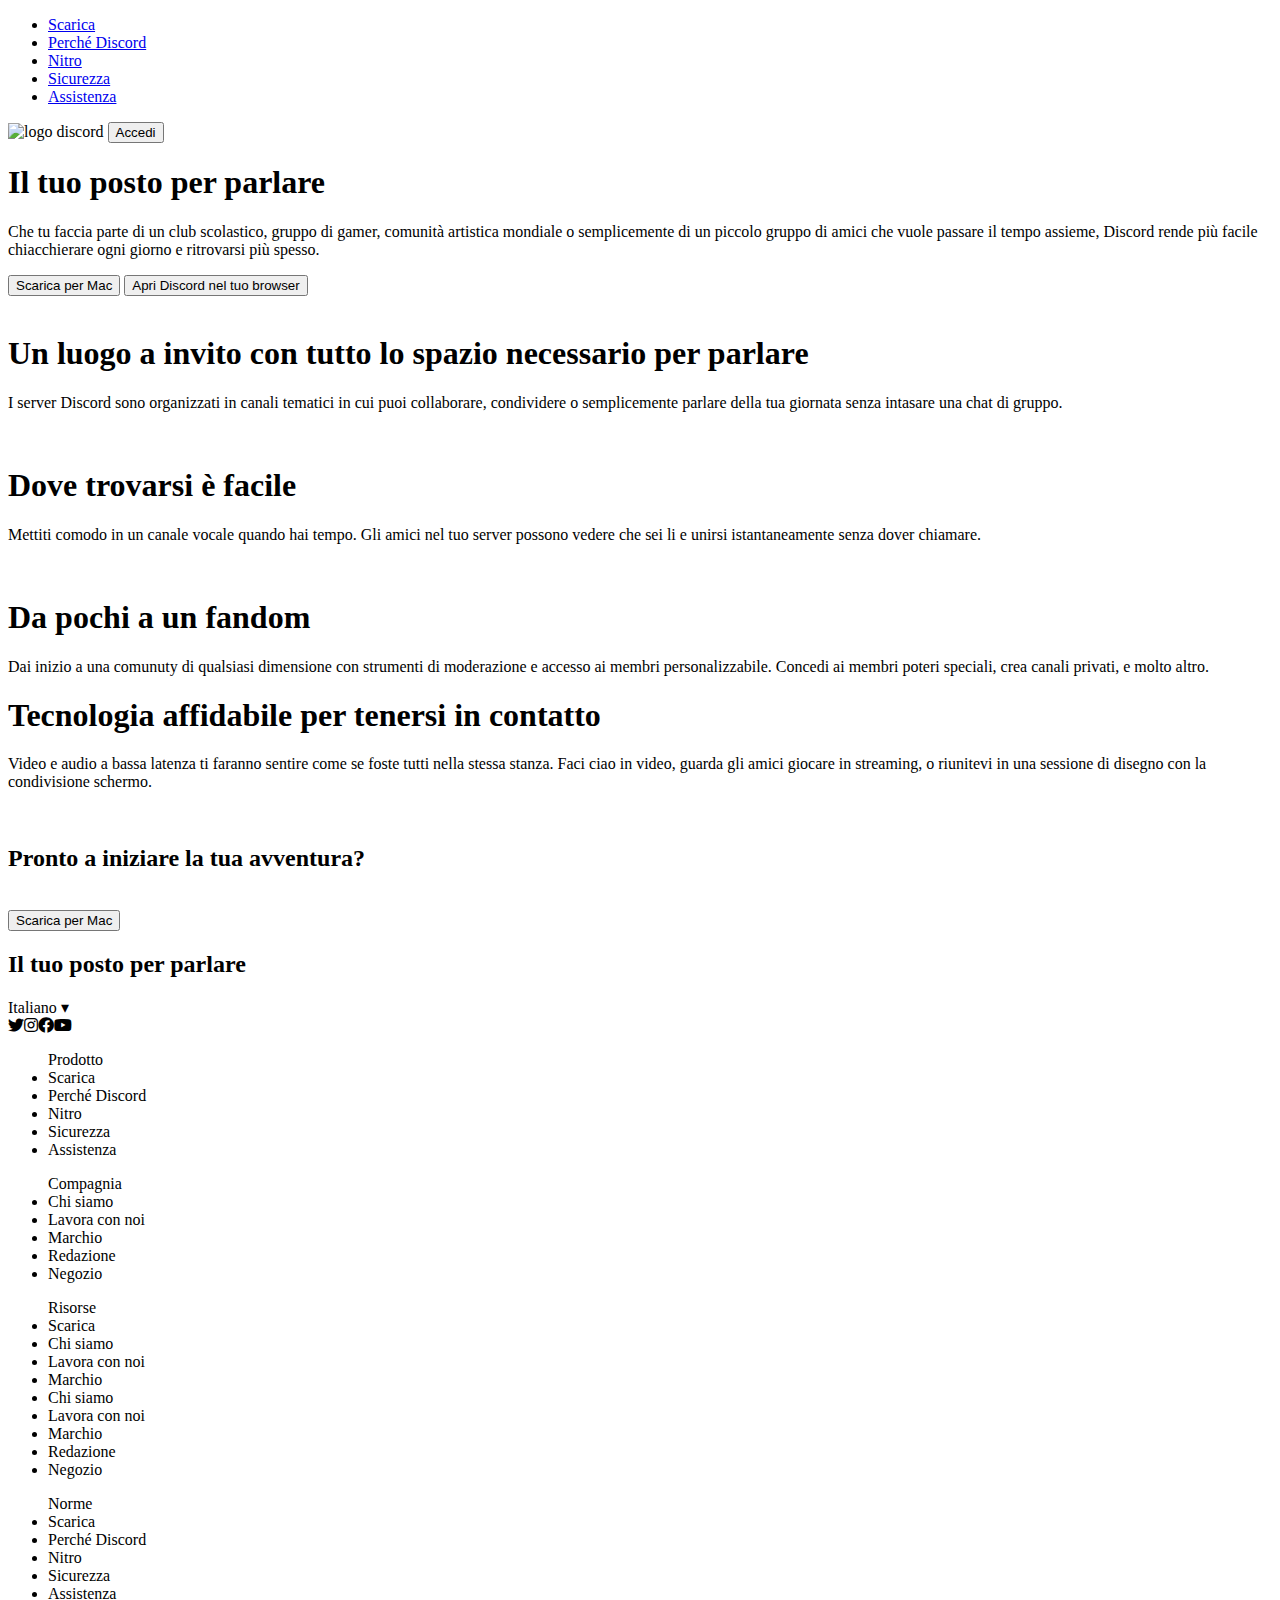
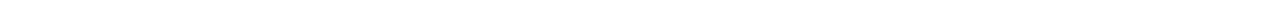
==== bonus/index.html @ 12a53c4b "end" ====
<!DOCTYPE html>
<html lang="it">
<head>
    <meta charset="UTF-8">
    <meta http-equiv="X-UA-Compatible" content="IE=edge">
    <meta name="viewport" content="width=device-width, initial-scale=1.0">
    <title>Discord</title>
    <link rel="stylesheet" href="https://cdnjs.cloudflare.com/ajax/libs/font-awesome/5.15.4/css/all.min.css" integrity="sha512-1ycn6IcaQQ40/MKBW2W4Rhis/DbILU74C1vSrLJxCq57o941Ym01SwNsOMqvEBFlcgUa6xLiPY/NS5R+E6ztJQ==" crossorigin="anonymous" referrerpolicy="no-referrer" />

    <link rel="stylesheet" href="css/style.css">
</head>
<body>
    <header>
        <nav>
            <div class="menu">
                <ul>
                    <li><a href="#!">Scarica</a></li>
                    <li><a href="#!">Perché Discord</a></li>
                    <li><a href="#!">Nitro</a></li>
                    <li><a href="#!">Sicurezza</a></li>
                    <li><a href="#!">Assistenza</a></li>
                </ul>
            </div>
            <img src="img/logo.svg" alt="logo discord">
            <button>Accedi</button>
        </nav>
        
    </header>
<!-- sezione superiore -->
    <div class="background">
        <section class="centered section">
            <h1 class="title page">Il tuo posto per parlare</h1>
            <p class="text subtitle">
                Che tu faccia parte di un club scolastico, gruppo di gamer, comunità artistica mondiale o semplicemente di un piccolo gruppo di amici che vuole passare il tempo assieme, Discord rende più facile chiacchierare ogni giorno e ritrovarsi più spesso.
            </p>
            <button class="white button">Scarica per Mac</button>
            <button class="black button">Apri Discord nel tuo browser</button>

        </section>
    </div>
<!-- prima sezione -->
    <div class="container-sec">
        <section class="section first">
            <img class="small" src="img/item1.svg" alt="">
            <div class="right column">
                <h1 class="title">
                    Un luogo a invito con tutto lo spazio necessario per parlare
                </h1>
                <p class="text">
                    I server Discord sono organizzati in canali tematici in cui puoi collaborare, condividere o semplicemente parlare della tua giornata senza intasare una chat di gruppo.
                </p> 
            </div>
           
        </section>         
    </div>
<!-- seconda sezione -->
    <div class="container-sec grey mid">
        <section class="section">
            <img class="small" src="img/item2.svg" alt="">
            <div class="left column">
                <h1 class="title">
                    Dove trovarsi è facile
                </h1>
                <p class="text">
                    Mettiti comodo in un canale vocale quando hai tempo. Gli amici nel tuo server possono vedere che sei li e unirsi istantaneamente senza dover chiamare.
                </p> 
            </div>
           
        </section> 
       
    </div>
<!-- terza sezione -->
    <div class="container-sec">
        <section class="section first">
            <img class="small" src="img/item3.svg" alt="">
            <div class="right column">
                <h1 class="title">
                    Da pochi a un fandom
                </h1>
                <p class="text">
                    Dai inizio a una comunuty di qualsiasi dimensione con strumenti di moderazione e accesso ai membri personalizzabile. Concedi ai membri poteri speciali, crea canali privati, e molto altro.
                </p> 
            </div>
           
        </section>    
    </div>
<!-- ultima sezione -->
    <div class="container-sec grey last">
        <section class="centered section ">
            <h1 class="title">Tecnologia affidabile per tenersi in contatto</h1>
            <p class="text">
                Video e audio a bassa latenza ti faranno sentire come se foste tutti nella stessa stanza. Faci ciao in video, guarda gli amici giocare in streaming, o riunitevi in una sessione di disegno con la condivisione schermo.
            </p>
            <img src="img/item4-big.svg" alt="">
            <h2>Pronto a iniziare la tua avventura?</h2><br>
            <button class="blue button">Scarica per Mac</button>
        </section>
    </div>
<!-- footer -->
    <footer class="container-sec">
        <div class="section">
            <div class="footer-sec">
                <h2>Il tuo posto per parlare</h2>
                <div class="lenguage"><img class="ita"src="img/ita.png" alt="">Italiano &#9662;</div>
                <div><i class="fab fa-twitter"></i><i class="fab fa-instagram"></i><i class="fab fa-facebook"></i><i class="fab fa-youtube"></i></div>
            </div>
            <ul class="footer-sec">Prodotto
                <li>Scarica</li>
                <li>Perché Discord</li>
                <li>Nitro</li>
                <li>Sicurezza</li>
                <li>Assistenza</li>
            </ul>
            <ul class="footer-sec">Compagnia
                <li>Chi siamo</li>
                <li>Lavora con noi</li>
                <li>Marchio</li>
                <li>Redazione</li>
                <li>Negozio</li>
            </ul>
            <ul class="footer-sec">Risorse
                <li>Scarica</li>
                <li>Chi siamo</li>
                <li>Lavora con noi</li>
                <li>Marchio</li>
                <li>Chi siamo</li>
                <li>Lavora con noi</li>
                <li>Marchio</li>
                <li>Redazione</li>
                <li>Negozio</li>
            </ul>
            <ul class="footer-sec">Norme
                <li>Scarica</li>
                <li>Perché Discord</li>
                <li>Nitro</li>
                <li>Sicurezza</li>
                <li>Assistenza</li>      
            </ul>
        </div>





    </footer>
</body>
</html>
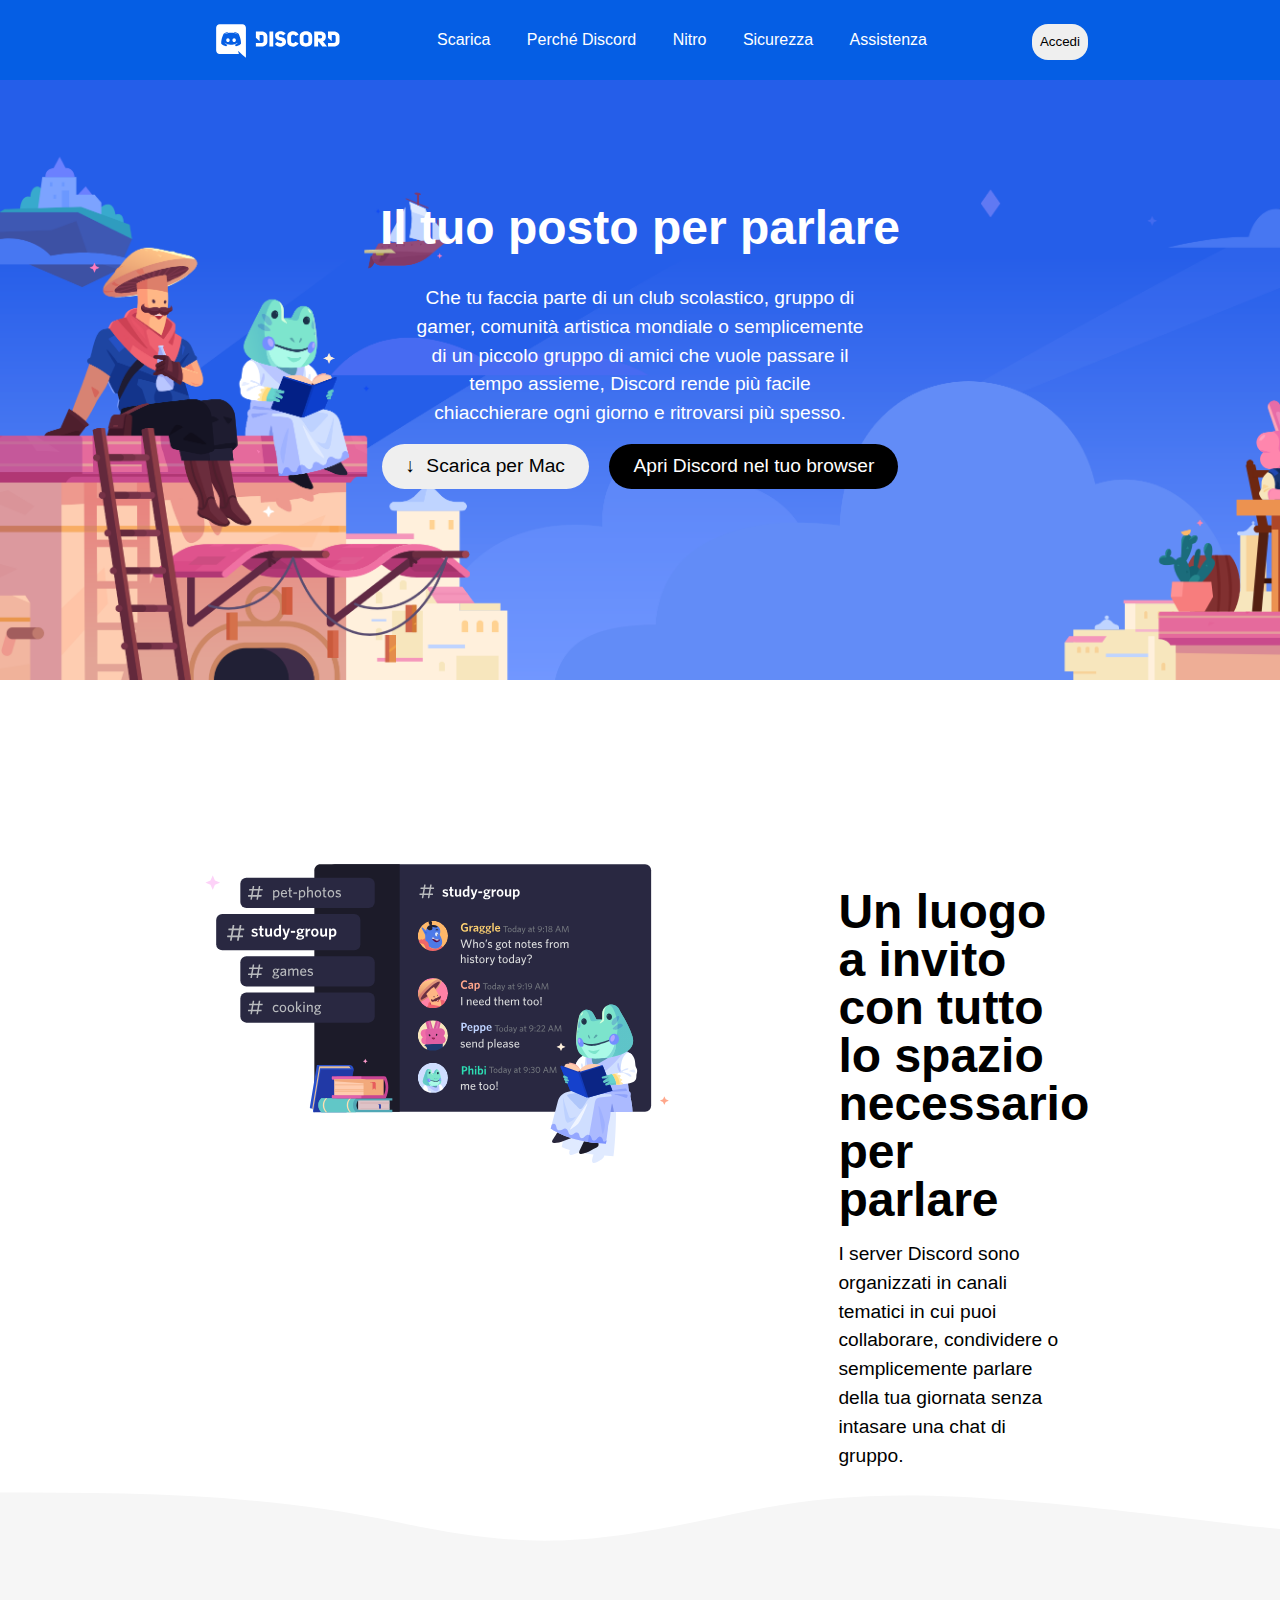
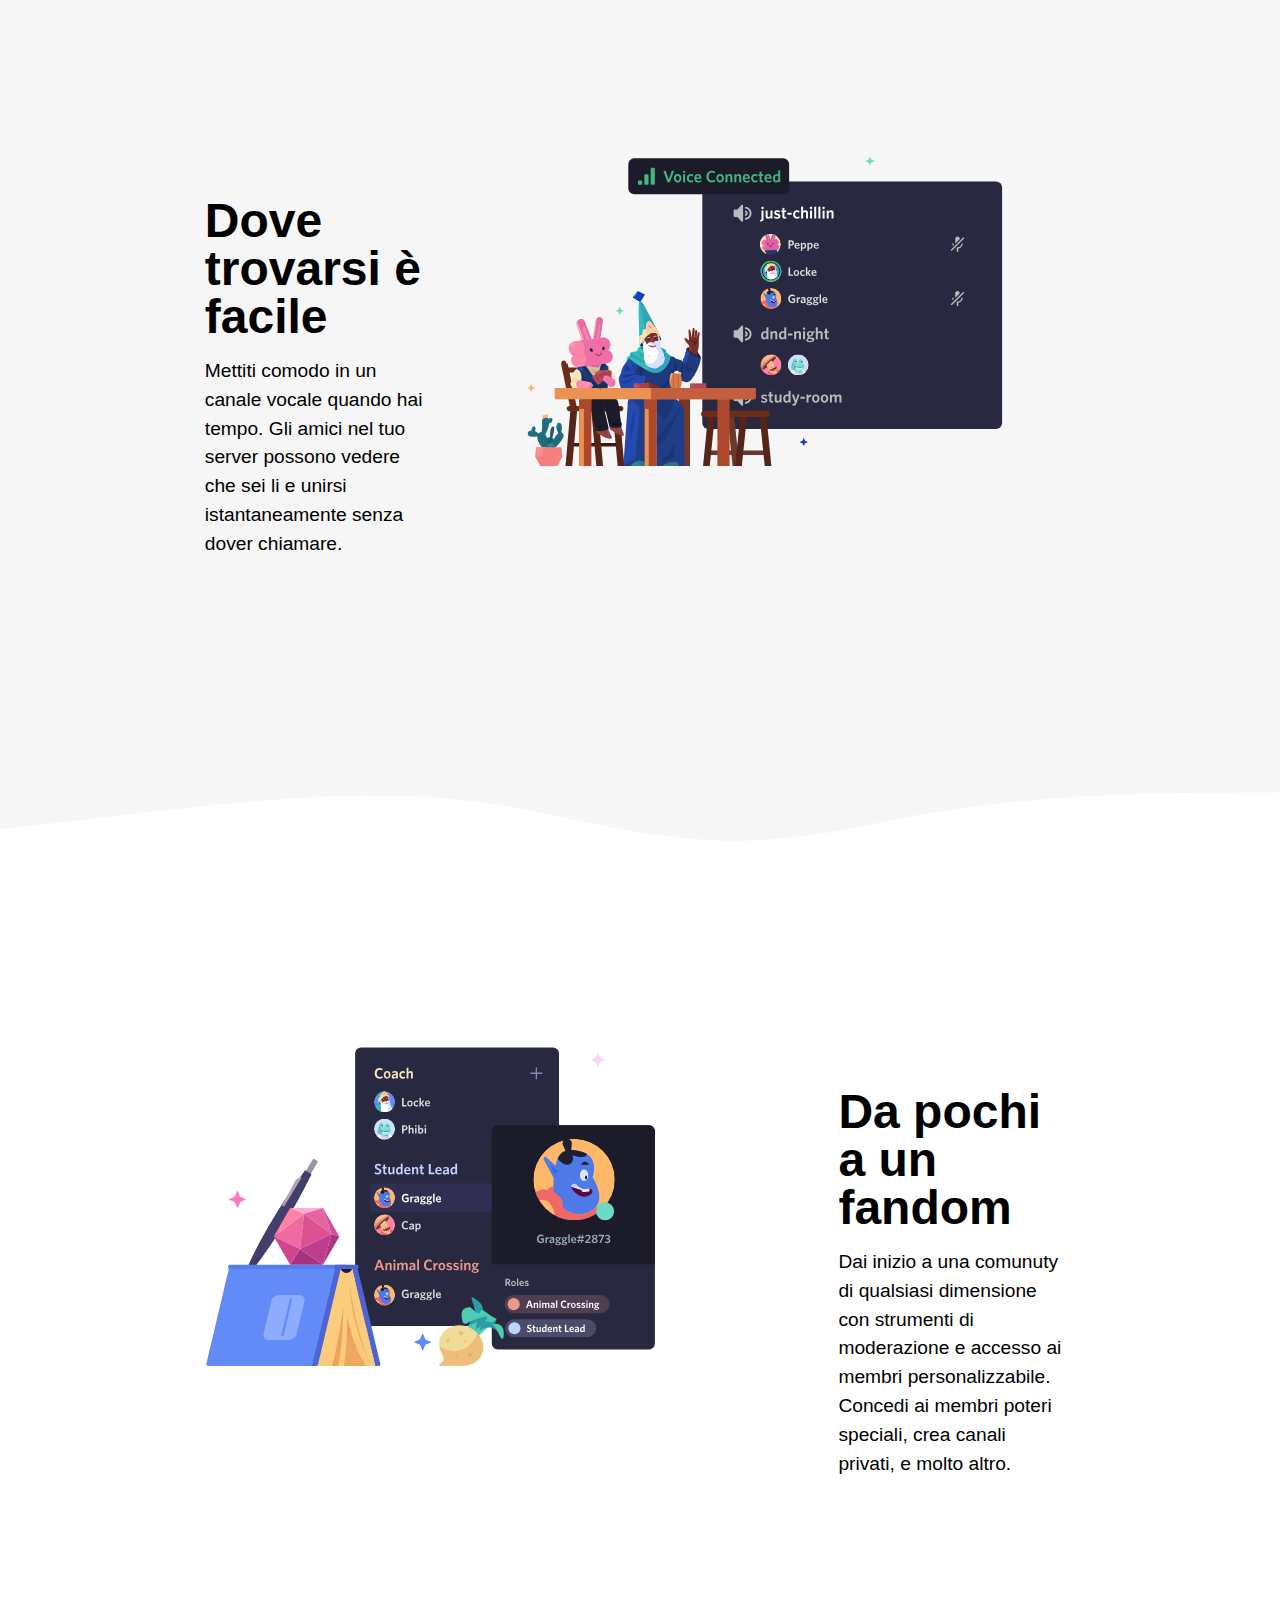
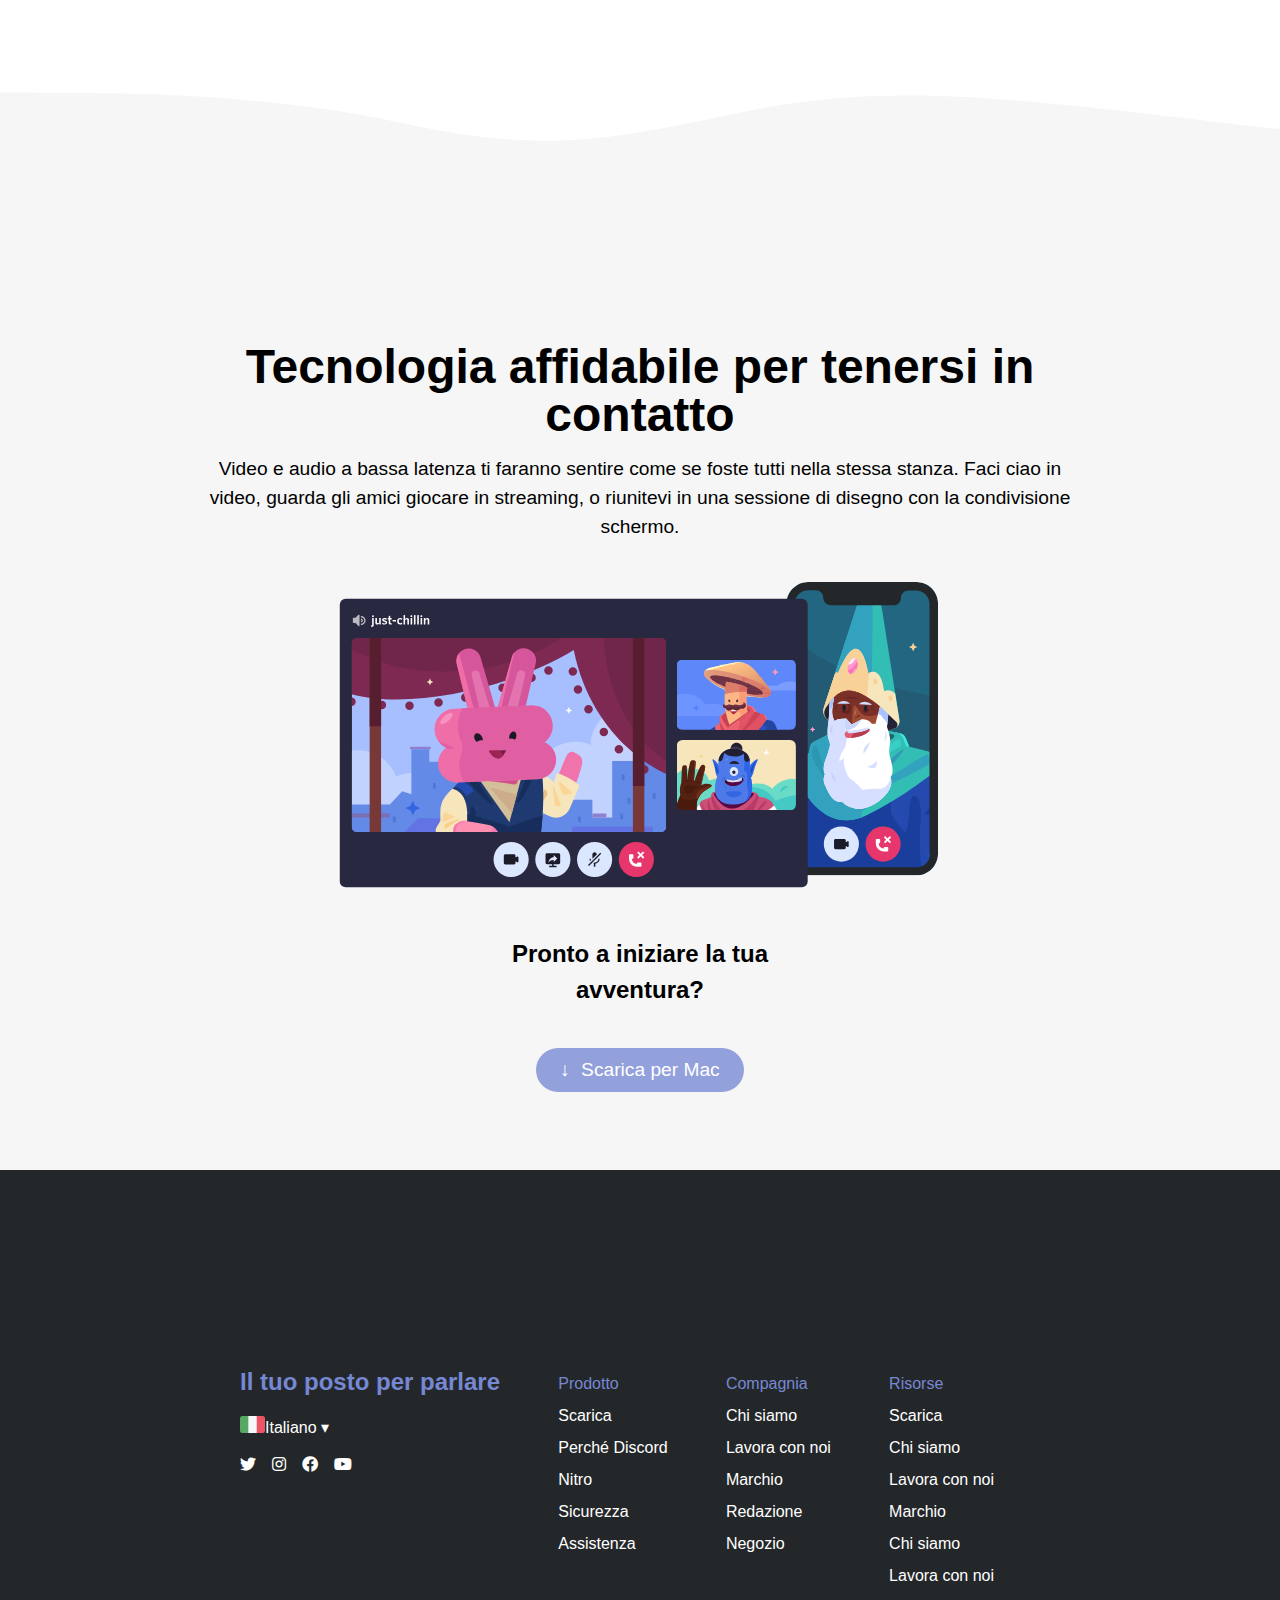
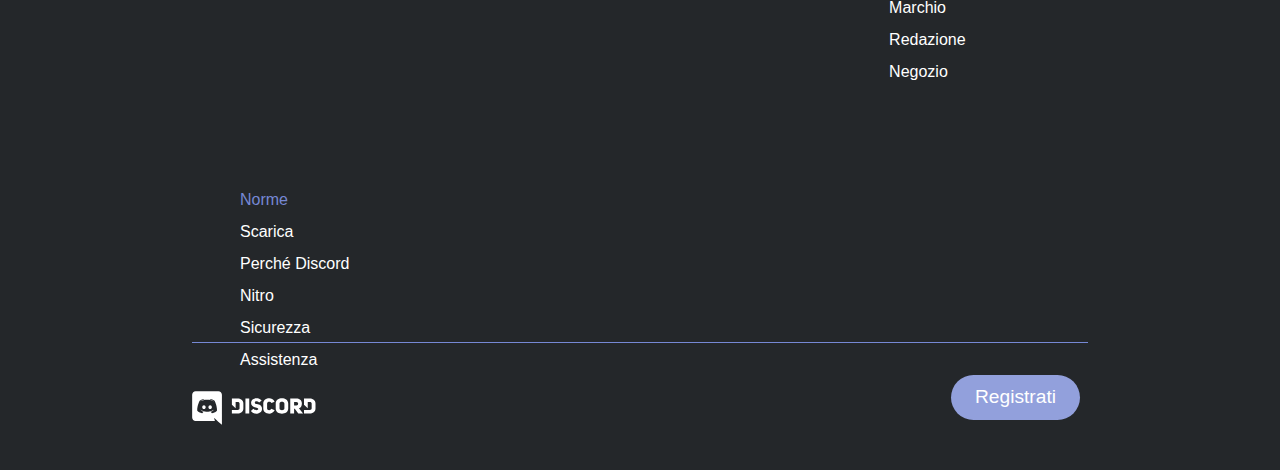
==== commit 7288015c: "bonus" ====
--- a/bonus/index.html
+++ b/bonus/index.html
@@ -21,8 +21,8 @@
                     <li><a href="#!">Assistenza</a></li>
                 </ul>
             </div>
-            <img src="img/logo.svg" alt="logo discord">
-            <button>Accedi</button>
+            <img src="../img/logo.svg" alt="logo discord">
+            <button class="white">Accedi</button>
         </nav>
         
     </header>
@@ -33,7 +33,7 @@
             <p class="text subtitle">
                 Che tu faccia parte di un club scolastico, gruppo di gamer, comunità artistica mondiale o semplicemente di un piccolo gruppo di amici che vuole passare il tempo assieme, Discord rende più facile chiacchierare ogni giorno e ritrovarsi più spesso.
             </p>
-            <button class="white button">Scarica per Mac</button>
+            <button class="white arrow button">Scarica per Mac</button>
             <button class="black button">Apri Discord nel tuo browser</button>
 
         </section>
@@ -41,7 +41,7 @@
 <!-- prima sezione -->
     <div class="container-sec">
         <section class="section first">
-            <img class="small" src="img/item1.svg" alt="">
+            <img class="small" src="../img/item1.svg" alt="">
             <div class="right column">
                 <h1 class="title">
                     Un luogo a invito con tutto lo spazio necessario per parlare
@@ -51,12 +51,13 @@
                 </p> 
             </div>
            
-        </section>         
+        </section>  
+        <svg class="wave-1hkxOo wave" version="1.1" xmlns="http://www.w3.org/2000/svg" viewBox="0 0 1440 100" preserveAspectRatio="none"><path class="wavePath-haxJK1 animationPaused-2hZ4IO" d="M826.337463,25.5396311 C670.970254,58.655965 603.696181,68.7870267 447.802481,35.1443383 C293.342778,1.81111414 137.33377,1.81111414 0,1.81111414 L0,150 L1920,150 L1920,1.81111414 C1739.53523,-16.6853983 1679.86404,73.1607868 1389.7826,37.4859505 C1099.70117,1.81111414 981.704672,-7.57670281 826.337463,25.5396311 Z" fill="rgb(246,246,246)"></path></svg>       
     </div>
 <!-- seconda sezione -->
     <div class="container-sec grey mid">
         <section class="section">
-            <img class="small" src="img/item2.svg" alt="">
+            <img class="small" src="../img/item2.svg" alt="">
             <div class="left column">
                 <h1 class="title">
                     Dove trovarsi è facile
@@ -67,12 +68,12 @@
             </div>
            
         </section> 
-       
+        <svg class="wave-1hkxOo bottom wave" version="1.1" xmlns="http://www.w3.org/2000/svg" viewBox="0 0 1440 100" preserveAspectRatio="none"><path class="wavePath-haxJK1 animationPaused-2hZ4IO" d="M826.337463,25.5396311 C670.970254,58.655965 603.696181,68.7870267 447.802481,35.1443383 C293.342778,1.81111414 137.33377,1.81111414 0,1.81111414 L0,150 L1920,150 L1920,1.81111414 C1739.53523,-16.6853983 1679.86404,73.1607868 1389.7826,37.4859505 C1099.70117,1.81111414 981.704672,-7.57670281 826.337463,25.5396311 Z" fill="white"></path></svg>
     </div>
 <!-- terza sezione -->
     <div class="container-sec">
         <section class="section first">
-            <img class="small" src="img/item3.svg" alt="">
+            <img class="small" src="../img/item3.svg" alt="">
             <div class="right column">
                 <h1 class="title">
                     Da pochi a un fandom
@@ -81,8 +82,9 @@
                     Dai inizio a una comunuty di qualsiasi dimensione con strumenti di moderazione e accesso ai membri personalizzabile. Concedi ai membri poteri speciali, crea canali privati, e molto altro.
                 </p> 
             </div>
-           
-        </section>    
+            
+        </section>   
+        <svg class="wave-1hkxOo wave" version="1.1" xmlns="http://www.w3.org/2000/svg" viewBox="0 0 1440 100" preserveAspectRatio="none"><path class="wavePath-haxJK1 animationPaused-2hZ4IO" d="M826.337463,25.5396311 C670.970254,58.655965 603.696181,68.7870267 447.802481,35.1443383 C293.342778,1.81111414 137.33377,1.81111414 0,1.81111414 L0,150 L1920,150 L1920,1.81111414 C1739.53523,-16.6853983 1679.86404,73.1607868 1389.7826,37.4859505 C1099.70117,1.81111414 981.704672,-7.57670281 826.337463,25.5396311 Z" fill="rgb(246,246,246)"></path></svg> 
     </div>
 <!-- ultima sezione -->
     <div class="container-sec grey last">
@@ -91,9 +93,9 @@
             <p class="text">
                 Video e audio a bassa latenza ti faranno sentire come se foste tutti nella stessa stanza. Faci ciao in video, guarda gli amici giocare in streaming, o riunitevi in una sessione di disegno con la condivisione schermo.
             </p>
-            <img src="img/item4-big.svg" alt="">
+            <img class="big" src="../img/item4-big.svg" alt="">
             <h2>Pronto a iniziare la tua avventura?</h2><br>
-            <button class="blue button">Scarica per Mac</button>
+            <button class="blue arrow button">Scarica per Mac</button>
         </section>
     </div>
 <!-- footer -->
@@ -101,47 +103,47 @@
         <div class="section">
             <div class="footer-sec">
                 <h2>Il tuo posto per parlare</h2>
-                <div class="lenguage"><img class="ita"src="img/ita.png" alt="">Italiano &#9662;</div>
+                <div class="lenguage"><img class="ita"src="../img/ita.png" alt="">Italiano &#9662;</div>
                 <div><i class="fab fa-twitter"></i><i class="fab fa-instagram"></i><i class="fab fa-facebook"></i><i class="fab fa-youtube"></i></div>
             </div>
             <ul class="footer-sec">Prodotto
-                <li>Scarica</li>
-                <li>Perché Discord</li>
-                <li>Nitro</li>
-                <li>Sicurezza</li>
-                <li>Assistenza</li>
+                <li> <a href="#!">Scarica</a> </li>
+                <li> <a href="#!">Perché Discord</a> </li>
+                <li> <a href="#!">Nitro</a> </li>
+                <li> <a href="#!">Sicurezza</a> </li>
+                <li> <a href="#!">Assistenza</a> </li>
             </ul>
             <ul class="footer-sec">Compagnia
-                <li>Chi siamo</li>
-                <li>Lavora con noi</li>
-                <li>Marchio</li>
-                <li>Redazione</li>
-                <li>Negozio</li>
+                <li> <a href="#!">Chi siamo</a> </li>
+                <li> <a href="#!">Lavora con noi</a></li>
+                <li> <a href="#!">Marchio</a> </li>
+                <li> <a href="#!">Redazione</a> </li>
+                <li> <a href="#!">Negozio</a> </li>
             </ul>
             <ul class="footer-sec">Risorse
-                <li>Scarica</li>
-                <li>Chi siamo</li>
-                <li>Lavora con noi</li>
-                <li>Marchio</li>
-                <li>Chi siamo</li>
-                <li>Lavora con noi</li>
-                <li>Marchio</li>
-                <li>Redazione</li>
-                <li>Negozio</li>
+                <li> <a href="#!">Scarica</a> </li>
+                <li> <a href="#!">Chi siamo</a> </li>
+                <li> <a href="#!">Lavora con noi</a> </li>
+                <li> <a href="#!">Marchio</a> </li>
+                <li> <a href="#!">Chi siamo</a> </li>
+                <li> <a href="#!">Lavora con noi</a> </li>
+                <li> <a href="#!">Marchio</a></li>
+                <li> <a href="#!">Redazione</a> </li>
+                <li> <a href="#!">Negozio</a> </li>
             </ul>
             <ul class="footer-sec">Norme
-                <li>Scarica</li>
-                <li>Perché Discord</li>
-                <li>Nitro</li>
-                <li>Sicurezza</li>
-                <li>Assistenza</li>      
-            </ul>
+                <li> <a href="#!">Scarica</a> </li>
+                <li> <a href="#!">Perché Discord</a> </li>
+                <li> <a href="#!">Nitro</a> </li>
+                <li> <a href="#!">Sicurezza</a> </li>
+                <li> <a href="#!">Assistenza</a> </li>      
+            </ul> 
+            <div class="base">
+                <img src="../img/logo.svg" alt="logo discord">
+                <button class="blue button">Registrati</button>
+            </div>
         </div>
-
-
-
-
-
+       
     </footer>
 </body>
 </html>--- a/bonus/css/style.css
+++ b/bonus/css/style.css
@@ -0,0 +1,285 @@
+*{
+    margin: 0;
+    padding: 0;
+    box-sizing: border-box;
+    line-height: 1.5em;
+}
+
+html{
+    font-family: Arial, Helvetica, sans-serif;
+}
+
+header{
+    height: 80px;
+    background-color: rgb(5,94,228	) ;
+}
+
+nav{
+    max-width: 70%;
+    margin: 0 auto;
+    text-align: center;
+    line-height: 80px;
+}
+
+.menu{
+    display: inline-block;
+    margin-left: -2rem;
+}
+
+nav li{
+    list-style: none;
+    display: inline-block;
+    line-height: 80px; 
+    list-style: none;
+}
+
+header ul{
+    display: inline-block;
+}
+
+header a{
+    text-decoration: none;
+    display: inline-block;
+    padding-left: 1rem;
+    padding-right: 1rem;
+    color: white;
+}
+
+li a:hover{
+    text-decoration: underline;
+}
+
+header img{
+    float: left;
+    padding: 1.5rem;
+}
+
+nav button{
+    float: right;
+    border: none;
+    padding: 0.5rem;
+    border-radius: 1rem;
+    vertical-align: middle;
+    margin-top: 1.5rem;
+}
+
+.background{
+    background-image: url(../../img/jumbo.png);
+    background-size: cover;
+    background-repeat: no-repeat;
+    color: white;
+    min-height: 600px;
+    position: relative;
+}	
+
+.container-sec{
+    height: 100vh;
+    position: relative;
+}
+
+.centered{
+    text-align: center;
+}
+
+.section{
+    position: absolute;
+    top: 50%;
+    left: 50%;
+    transform: translate(-50%, -50%);
+    height: 80%;
+    width: 70%;   
+    margin-top: 4rem;
+}
+
+.page{
+    margin-bottom: 2rem;
+}
+
+.title{
+    font-size: 3rem;
+    line-height: 3rem;
+}
+
+.subtitle{
+    width: 50%;
+    margin: auto;
+    font-size: 1.2rem;
+}
+
+.text{
+    font-size: 1.2rem;
+    margin-top: 1rem;
+}
+
+.button{
+    border: none;
+    font-size: 1.2rem;
+    border-radius: 1.5rem;
+    padding: .5rem 1.5rem;
+    margin: .5rem;
+    margin-top: 1rem;
+}
+
+.arrow::before{
+    content: "\2193";
+    padding-right: 0.7rem;
+}
+
+.black{
+    color: white;
+    background: black;
+}
+
+
+.first img{
+    float: left;
+    
+}
+
+.column{
+    width: 25%;
+}
+
+.right{
+    display: inline-block;
+    position: absolute;
+    right: 2vw;
+    top:6vh;
+}
+
+.wave{
+    position: absolute;
+    bottom:0;
+}
+
+.grey{
+    background-color: rgb(246,246,246);
+}
+
+.mid img{
+    float: right;
+    margin-right: 4rem;
+}
+
+.left{
+    display: inline-block;
+    position: absolute;
+    left: 1vw;
+    top:7vh;
+}
+
+.bottom{
+    transform: scale(-1, 1);
+}
+
+.centered h2{
+    display: inline-block;
+    width: 40%;
+    margin:auto;
+    height: 10%;
+    background-image: url(../img/stars.svg);
+    background-repeat: no-repeat;
+}
+
+.blue{
+    background-color:rgb(146,160,220) ;
+    color: white;
+    margin-top: 2rem;
+}
+
+.last{
+    height: 110vh;
+}
+
+.small{
+     width: 40vw;
+}
+
+.big{
+    width: 50vw;
+}
+
+footer{
+     height: 30vh;
+     background-color: rgb(36,39,42);
+}
+
+.footer-sec{
+    color: rgb(118,136,212) ;
+    float: left;
+    margin: 3rem;
+    margin-right: 0.8vw;
+    position: relative;
+}
+
+footer h2{
+    margin-top: -.5rem;
+}
+
+.lenguage{
+     margin-top: 1rem;
+     color:white;
+}
+
+.ita{
+     width:25px;
+}
+
+.fab{
+     padding-right: 1rem;
+     padding-top: 1rem;
+     color: white;
+}
+
+footer ul{
+    display: inline-block;
+}
+
+footer li{
+    list-style: none;
+    color: white;
+    margin: 0.5rem 0;
+}
+
+.base{
+    position: absolute;
+    bottom: 0;
+    width: 100%;
+    border-top:1px solid rgb(118,136,212);
+    margin-bottom: 1rem;
+}
+
+.base img{
+    padding-top: 3rem;
+    float: left;
+}
+
+.base .button{
+    float: right;
+}
+
+button:hover{
+    box-shadow: 0 0 7px rgba(0, 0, 0, 0.5);
+}
+
+button.blue:hover{
+    background-color: rgb(118,136,212);
+}
+
+.white:hover{
+    color: rgb(118,136,212);
+}
+
+.black:hover{
+    background-color: rgb(40, 40, 40);
+}
+
+footer a{
+    text-decoration: none;
+    color: white;
+
+}
+footer a:hover{
+    color:rgb(118,136,212);
+    text-decoration: underline;
+}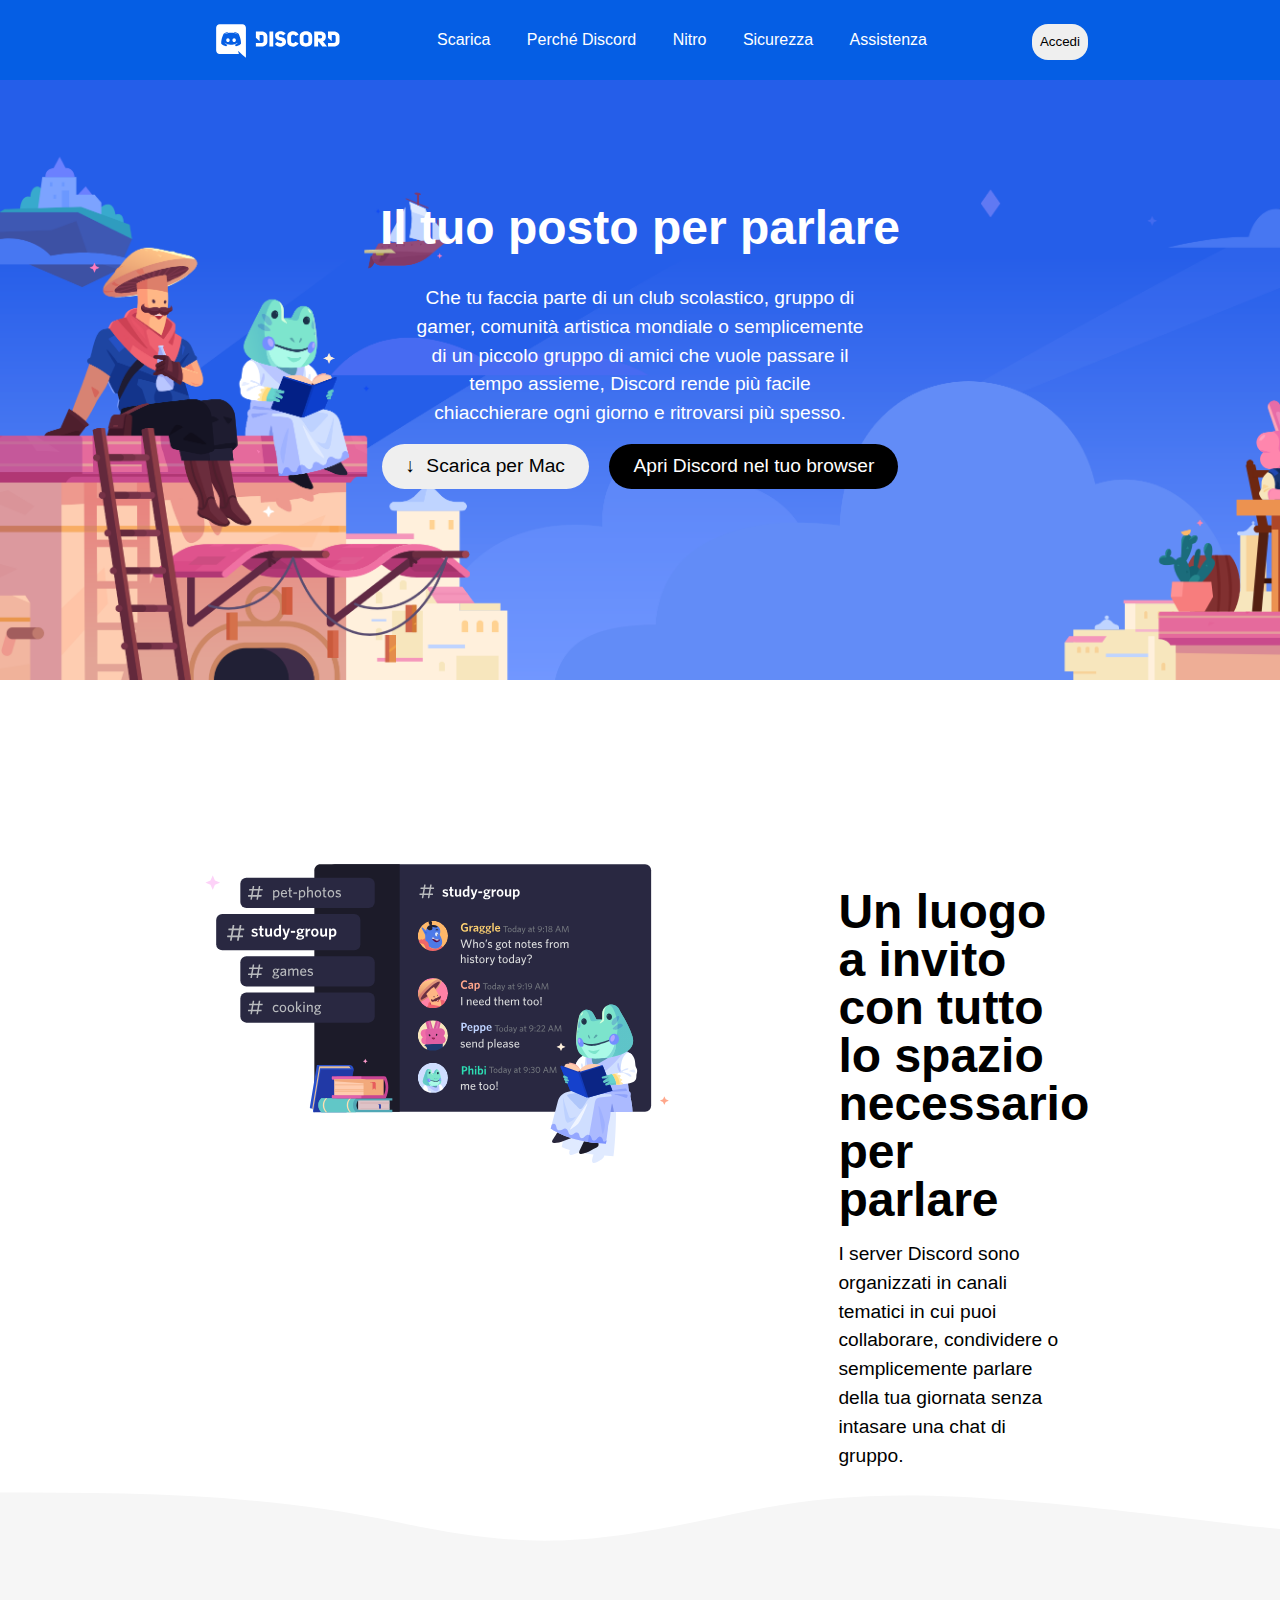
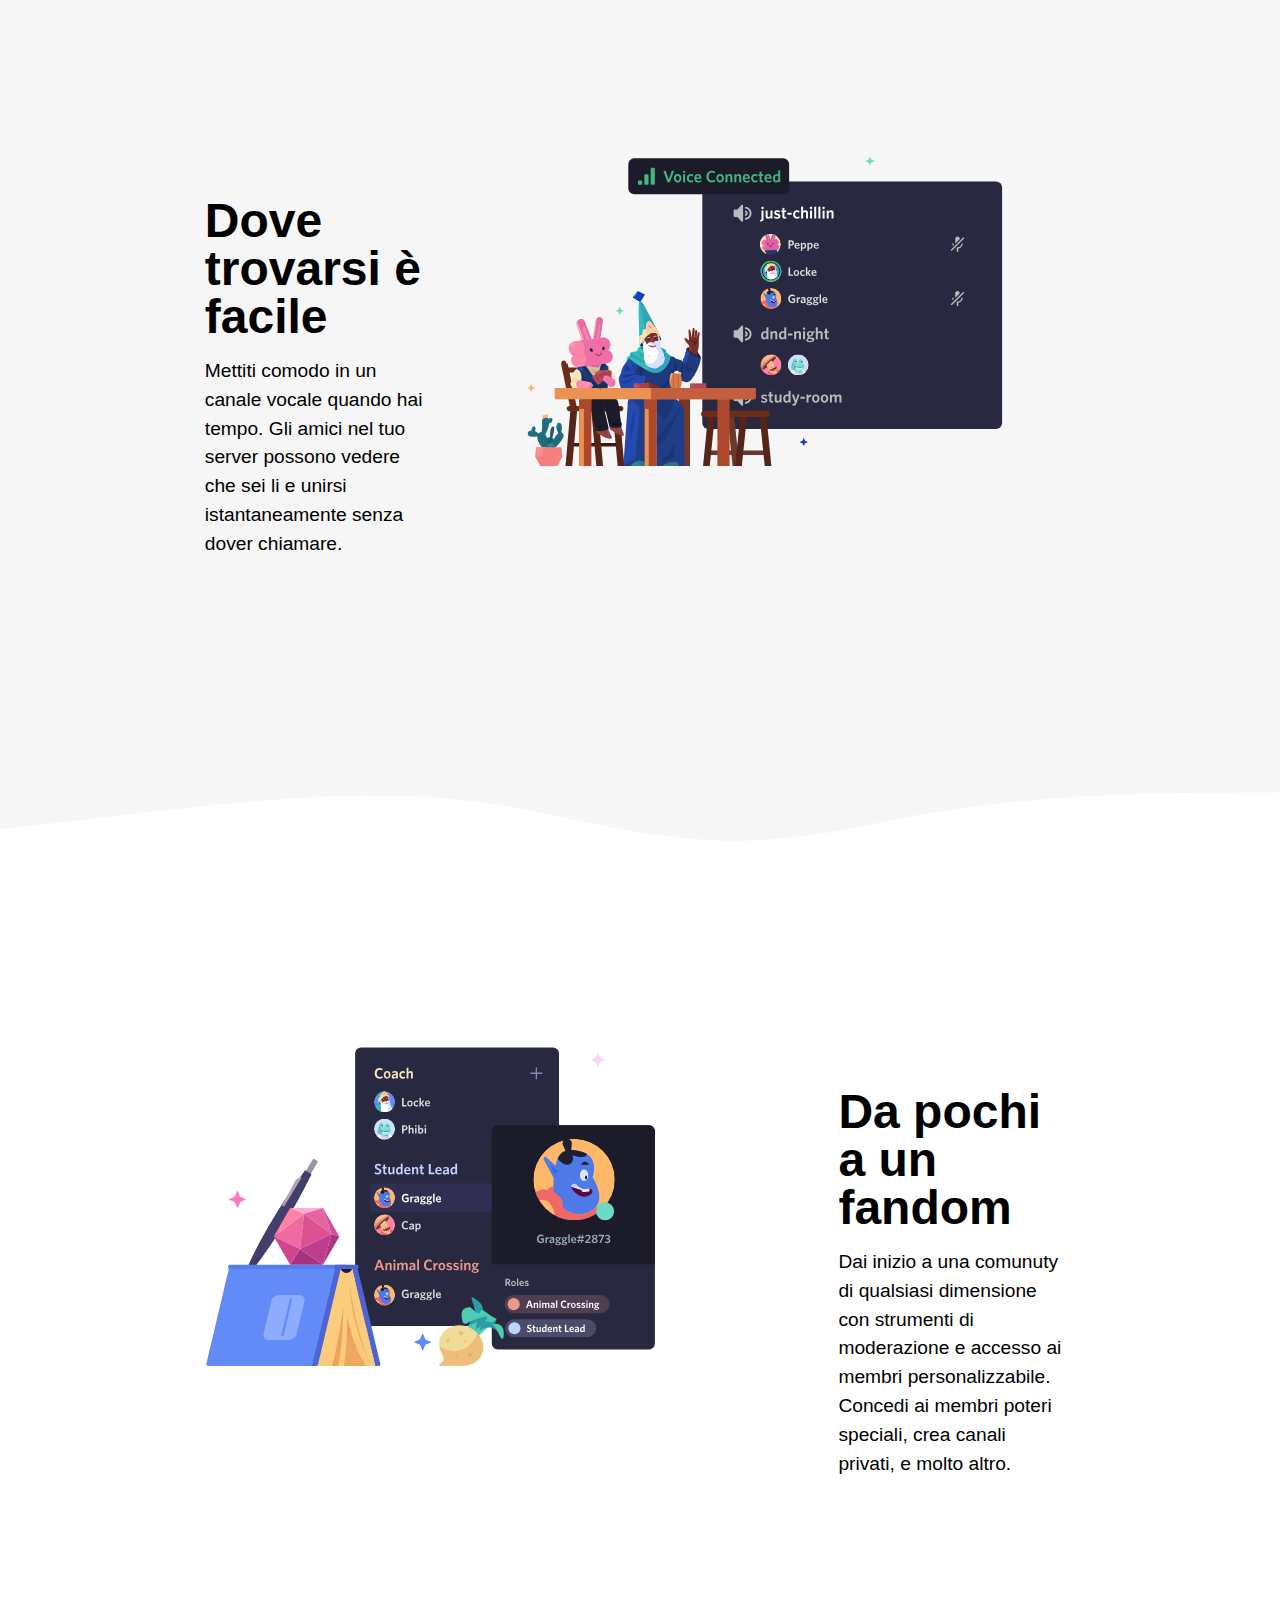
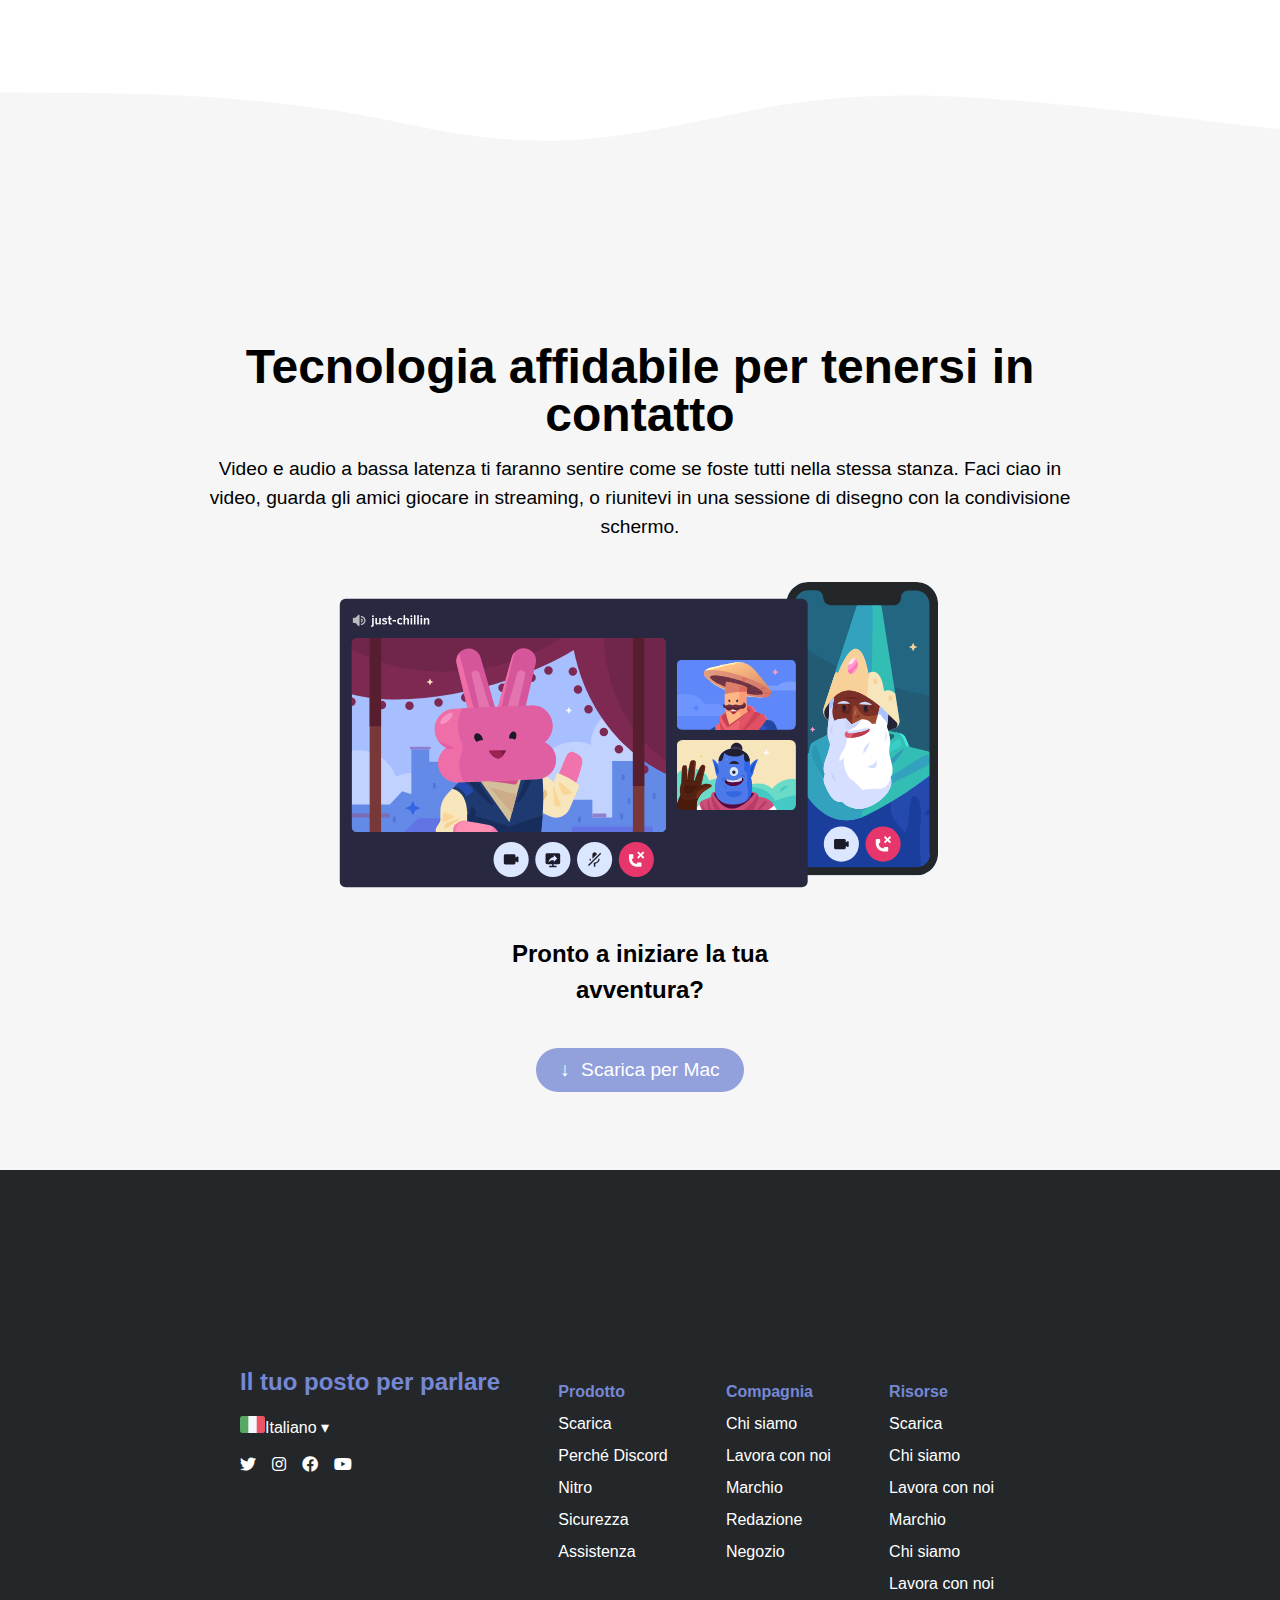
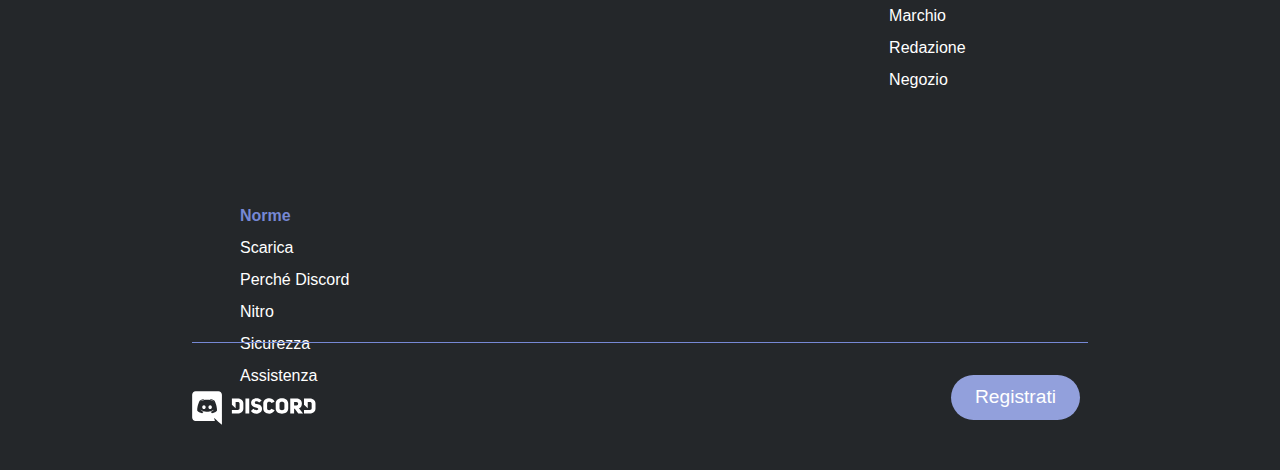
==== commit f77092cd: "end bonus" ====
--- a/bonus/index.html
+++ b/bonus/index.html
@@ -103,24 +103,27 @@
         <div class="section">
             <div class="footer-sec">
                 <h2>Il tuo posto per parlare</h2>
-                <div class="lenguage"><img class="ita"src="../img/ita.png" alt="">Italiano &#9662;</div>
+                <div class="lenguage"><img class="ita" src="../img/ita.png" alt="">Italiano &#9662;</div>
                 <div><i class="fab fa-twitter"></i><i class="fab fa-instagram"></i><i class="fab fa-facebook"></i><i class="fab fa-youtube"></i></div>
             </div>
-            <ul class="footer-sec">Prodotto
+            <ul class="footer-sec">
+                <li class="list-title">Prodotto</li> 
                 <li> <a href="#!">Scarica</a> </li>
                 <li> <a href="#!">Perché Discord</a> </li>
                 <li> <a href="#!">Nitro</a> </li>
                 <li> <a href="#!">Sicurezza</a> </li>
                 <li> <a href="#!">Assistenza</a> </li>
             </ul>
-            <ul class="footer-sec">Compagnia
+            <ul class="footer-sec">
+                <li class="list-title">Compagnia</li>
                 <li> <a href="#!">Chi siamo</a> </li>
                 <li> <a href="#!">Lavora con noi</a></li>
                 <li> <a href="#!">Marchio</a> </li>
                 <li> <a href="#!">Redazione</a> </li>
                 <li> <a href="#!">Negozio</a> </li>
             </ul>
-            <ul class="footer-sec">Risorse
+            <ul class="footer-sec">
+                <li class="list-title">Risorse</li>
                 <li> <a href="#!">Scarica</a> </li>
                 <li> <a href="#!">Chi siamo</a> </li>
                 <li> <a href="#!">Lavora con noi</a> </li>
@@ -131,7 +134,8 @@
                 <li> <a href="#!">Redazione</a> </li>
                 <li> <a href="#!">Negozio</a> </li>
             </ul>
-            <ul class="footer-sec">Norme
+            <ul class="footer-sec">
+                <li class="list-title">Norme</li>
                 <li> <a href="#!">Scarica</a> </li>
                 <li> <a href="#!">Perché Discord</a> </li>
                 <li> <a href="#!">Nitro</a> </li>
--- a/bonus/css/style.css
+++ b/bonus/css/style.css
@@ -241,6 +241,11 @@
     margin: 0.5rem 0;
 }
 
+.list-title{
+    color: rgb(118,136,212) ;
+    font-weight: bold;
+}
+
 .base{
     position: absolute;
     bottom: 0;
